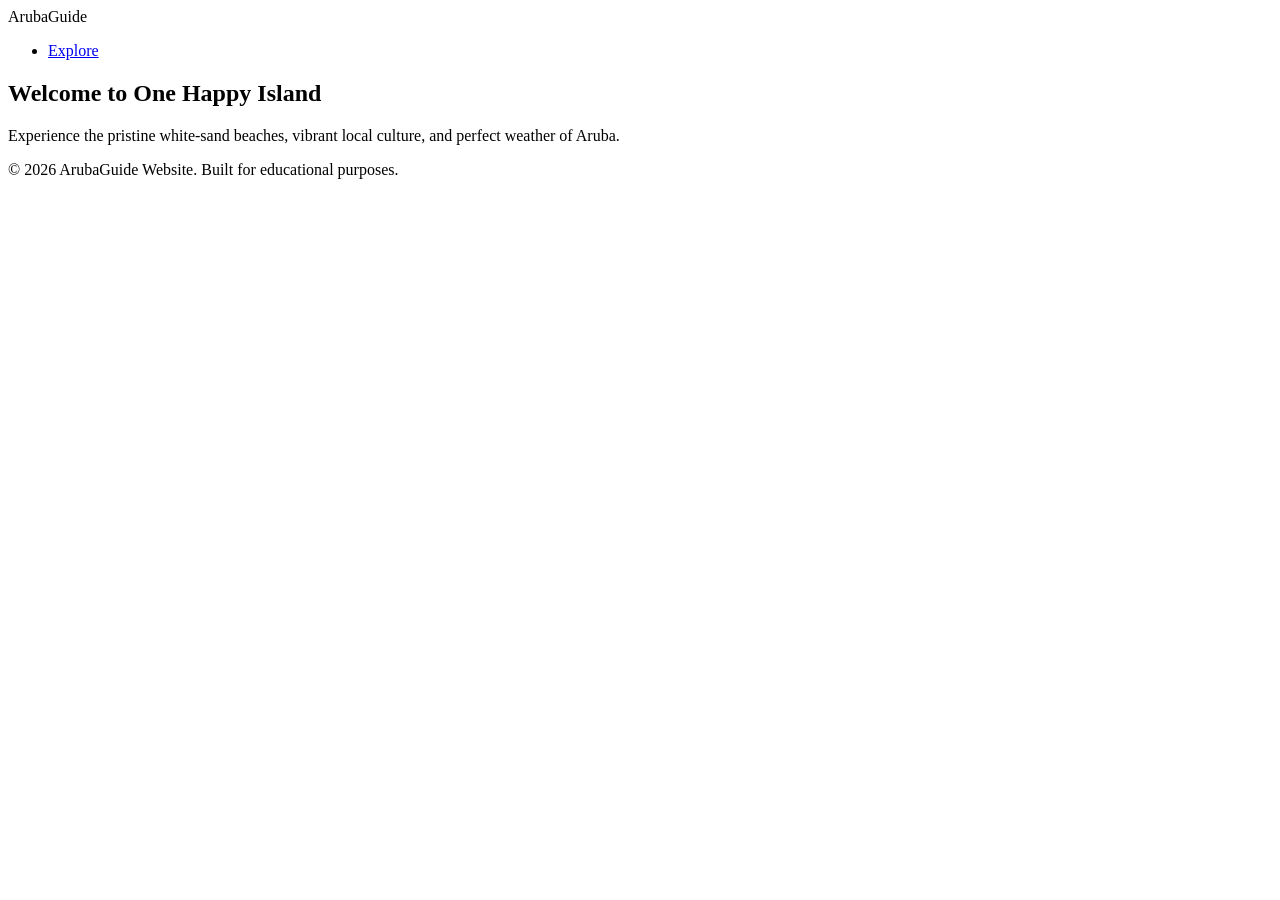
==== index.html @ aa8b89c6 "Add head, body, and footer in index" ====
<!DOCTYPE html>
<html lang="en">
<head>
    <meta charset="UTF-8">
    <meta name="viewport" content="width=device-width, initial-scale=1.0">
    <meta name="description" content="Your ultimate travel guide to Aruba, the One Happy Island. Discover beaches, parks, and culture.">
    <title>Discover Aruba | Home</title>


</head>
<body>
    <header class="site-header">
        <div class="container nav-wrapper">
            <div class="logo">ArubaGuide</div>
            <nav aria-label="Main Navigation">
                <ul class="nav-links">
                    <li><a href="index.html" aria-current="page">Explore</a></li>

                </ul>
            </nav>
        </div>
    </header>

    <main>
        <section class="hero">
            <div class="container">
                <h1>Welcome to One Happy Island</h1>
                <p>Experience the pristine white-sand beaches, vibrant local culture, and perfect weather of Aruba.</p>
            </div>
        </section>

    </main>

    <footer class="site-footer">
        <div class="container">
            <p>&copy; 2026 ArubaGuide Website. Built for educational purposes.</p>
        </div>
    </footer>
</body>
</html>
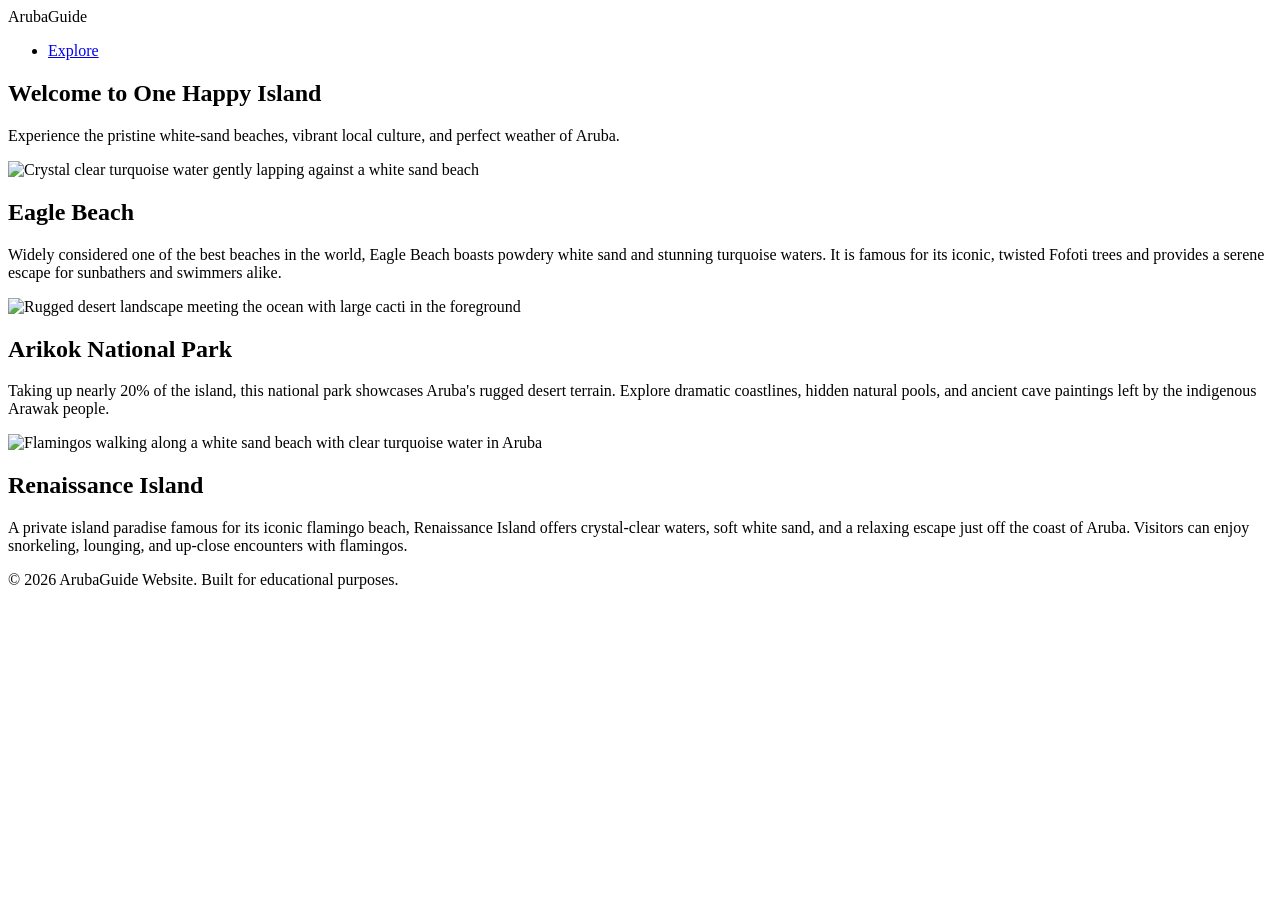
==== commit 9f74e6df: "Add section of places" ====
--- a/index.html
+++ b/index.html
@@ -15,6 +15,7 @@
             <nav aria-label="Main Navigation">
                 <ul class="nav-links">
                     <li><a href="index.html" aria-current="page">Explore</a></li>
+                    
 
                 </ul>
             </nav>
@@ -28,6 +29,31 @@
                 <p>Experience the pristine white-sand beaches, vibrant local culture, and perfect weather of Aruba.</p>
             </div>
         </section>
+        <section class="content container">
+            <article class="info-card">
+                <img src="https://images.unsplash.com/photo-1588631562914-99dc0c3cbcf9?ixlib=rb-4.0.3&auto=format&fit=crop&w=800&q=80" alt="Crystal clear turquoise water gently lapping against a white sand beach">
+                <div class="card-text">
+                    <h2>Eagle Beach</h2>
+                    <p>Widely considered one of the best beaches in the world, Eagle Beach boasts powdery white sand and stunning turquoise waters. It is famous for its iconic, twisted Fofoti trees and provides a serene escape for sunbathers and swimmers alike.</p>
+                </div>
+            </article>
+
+            <article class="info-card">
+                <img src="https://images.unsplash.com/photo-1620216506300-85b46e300977?ixlib=rb-4.0.3&auto=format&fit=crop&w=800&q=80" alt="Rugged desert landscape meeting the ocean with large cacti in the foreground">
+                <div class="card-text">
+                    <h2>Arikok National Park</h2>
+                    <p>Taking up nearly 20% of the island, this national park showcases Aruba's rugged desert terrain. Explore dramatic coastlines, hidden natural pools, and ancient cave paintings left by the indigenous Arawak people.</p>
+                </div>
+            </article>
+
+            <article class="info-card">
+                <img src="https://images.unsplash.com/photo-1602002418082-4c7f7b2c3b8f?ixlib=rb-4.0.3&auto=format&fit=crop&w=800&q=80" alt="Flamingos walking along a white sand beach with clear turquoise water in Aruba">
+                <div class="card-text">
+                    <h2>Renaissance Island</h2>
+                    <p>A private island paradise famous for its iconic flamingo beach, Renaissance Island offers crystal-clear waters, soft white sand, and a relaxing escape just off the coast of Aruba. Visitors can enjoy snorkeling, lounging, and up-close encounters with flamingos.</p>
+                </div>
+            </article>
+        </section>
 
     </main>
 
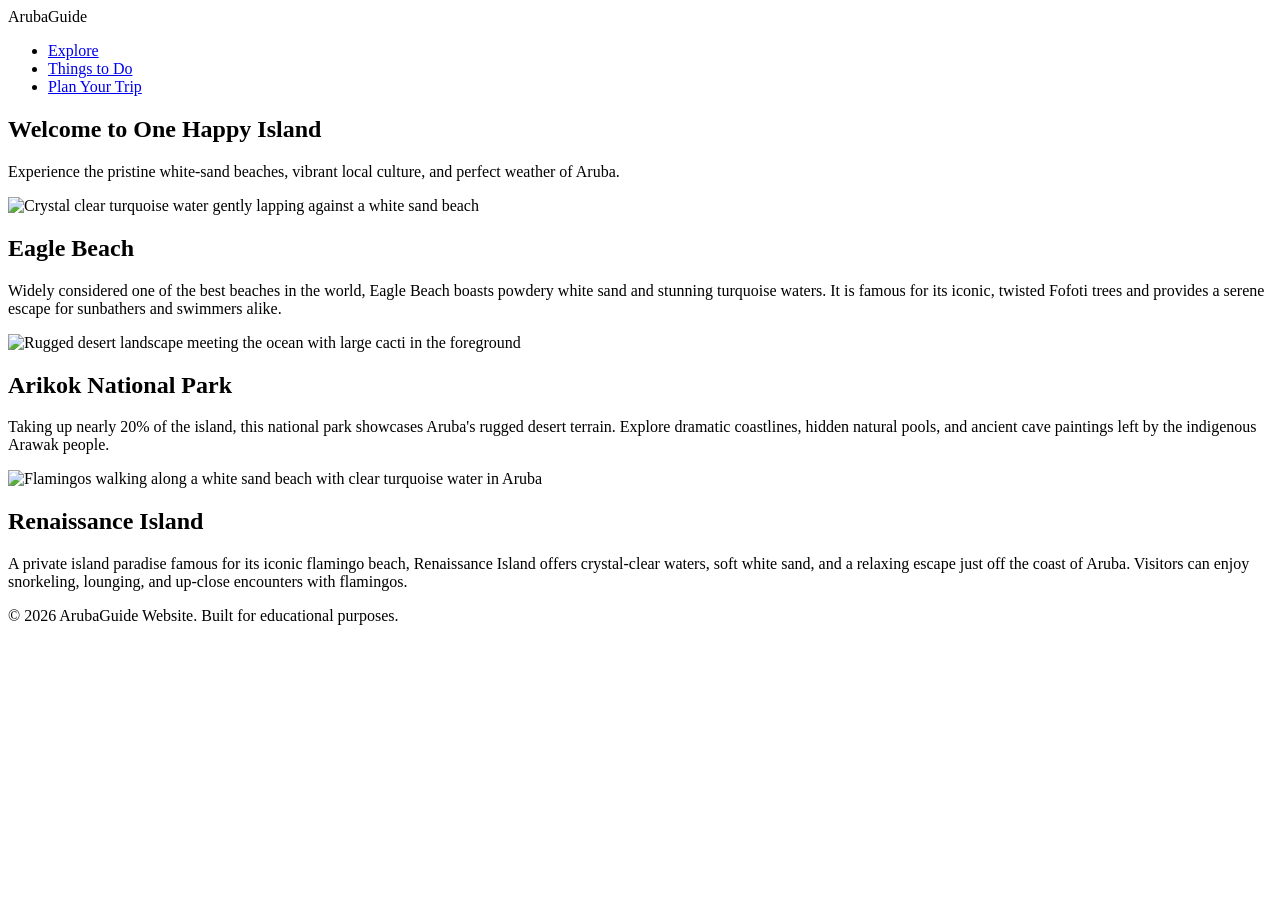
==== commit 18669b70: "Add to nav list" ====
--- a/index.html
+++ b/index.html
@@ -5,7 +5,6 @@
     <meta name="viewport" content="width=device-width, initial-scale=1.0">
     <meta name="description" content="Your ultimate travel guide to Aruba, the One Happy Island. Discover beaches, parks, and culture.">
     <title>Discover Aruba | Home</title>
-
 
 </head>
 <body>
@@ -15,8 +14,8 @@
             <nav aria-label="Main Navigation">
                 <ul class="nav-links">
                     <li><a href="index.html" aria-current="page">Explore</a></li>
-                    
-
+                    <li><a href="activities.html">Things to Do</a></li>
+                    <li><a href="contact.html">Plan Your Trip</a></li>
                 </ul>
             </nav>
         </div>
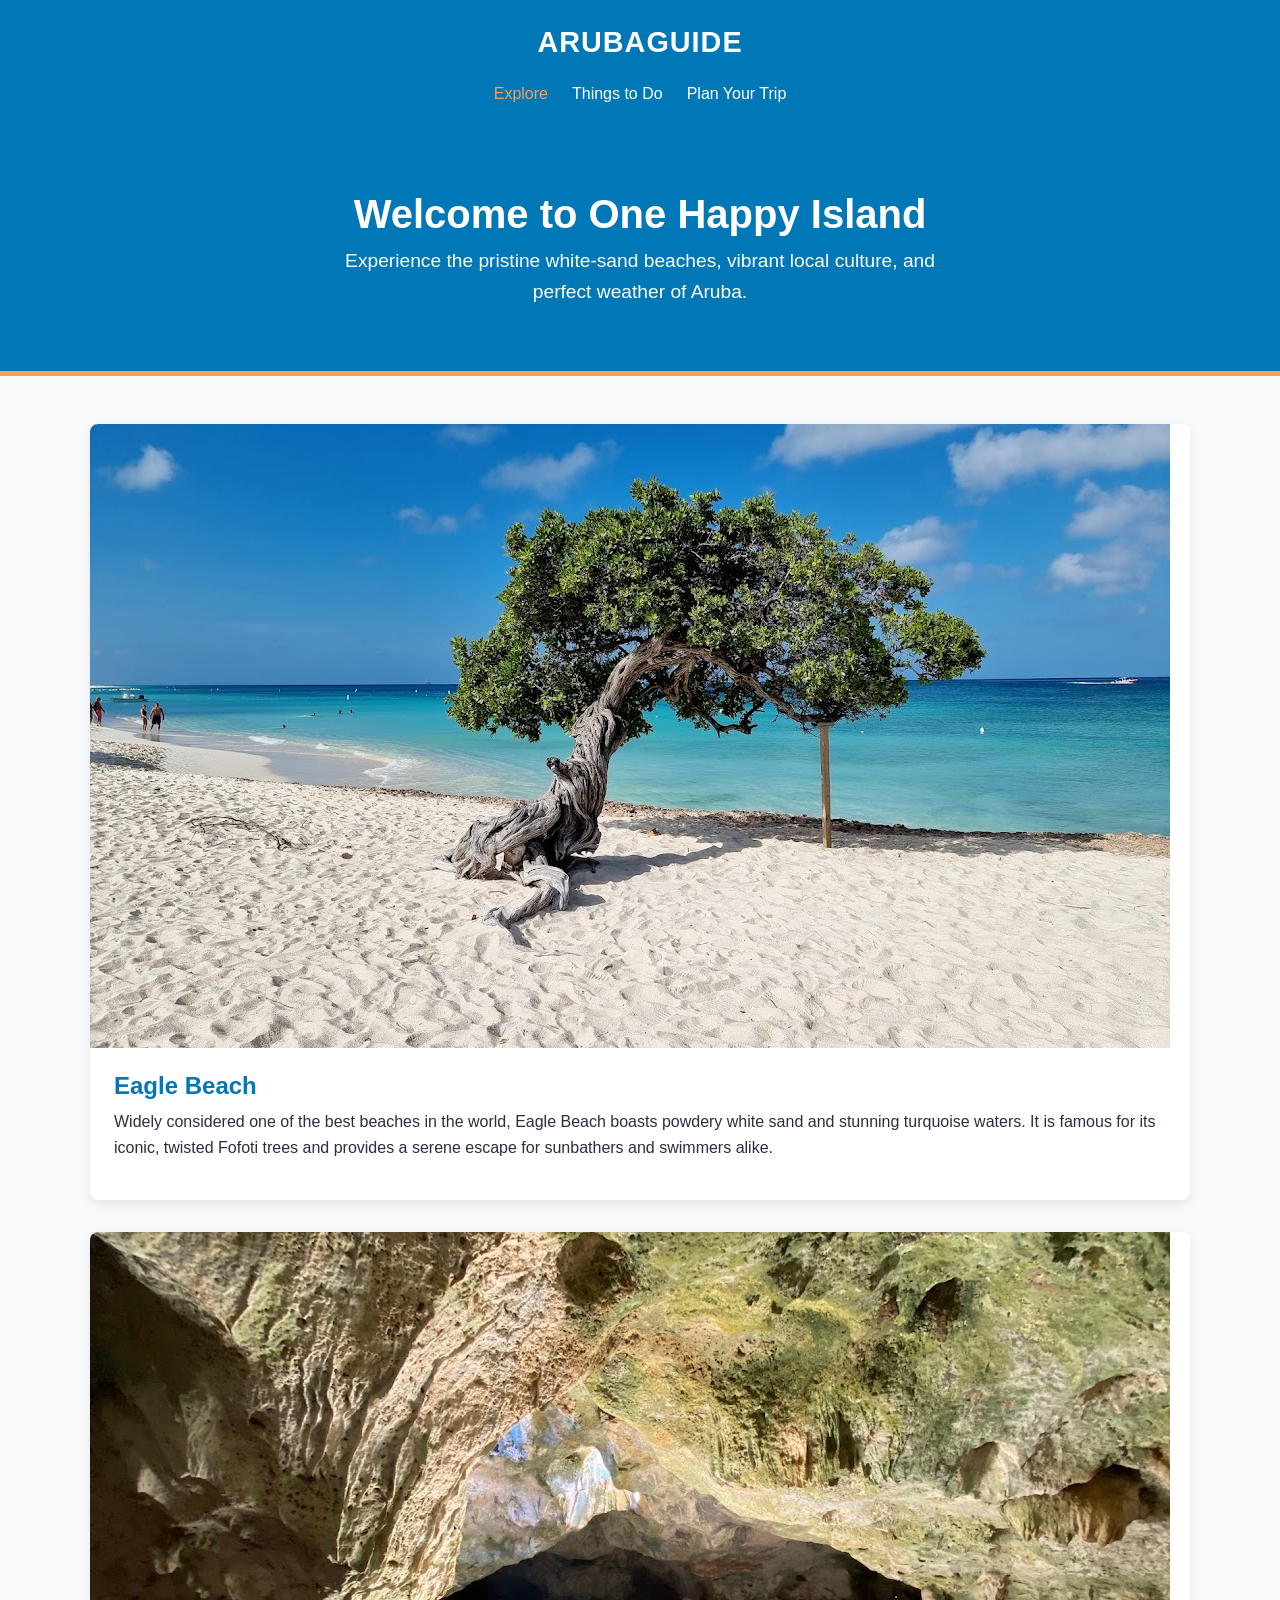
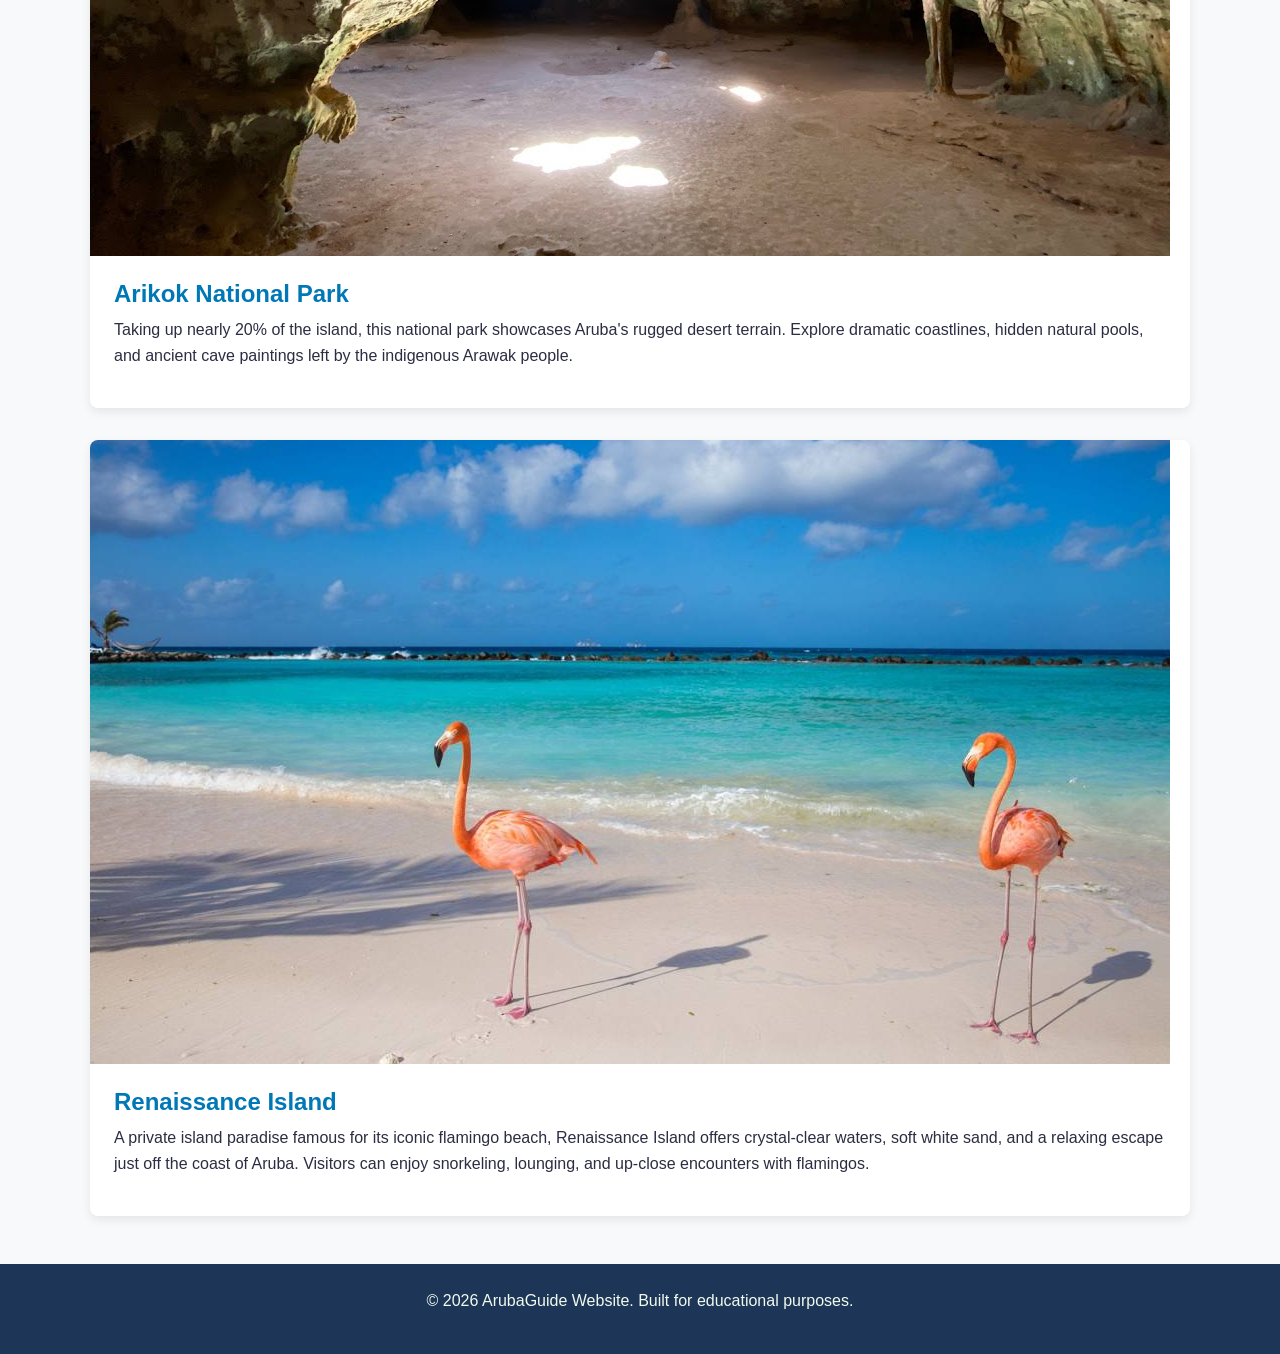
==== commit 33cd0fb3: "Add images for better style" ====
--- a/index.html
+++ b/index.html
@@ -5,7 +5,7 @@
     <meta name="viewport" content="width=device-width, initial-scale=1.0">
     <meta name="description" content="Your ultimate travel guide to Aruba, the One Happy Island. Discover beaches, parks, and culture.">
     <title>Discover Aruba | Home</title>
-
+    <link rel="stylesheet" href="css/style.css">
 </head>
 <body>
     <header class="site-header">
@@ -30,7 +30,7 @@
         </section>
         <section class="content container">
             <article class="info-card">
-                <img src="https://images.unsplash.com/photo-1588631562914-99dc0c3cbcf9?ixlib=rb-4.0.3&auto=format&fit=crop&w=800&q=80" alt="Crystal clear turquoise water gently lapping against a white sand beach">
+                <img src="images/eagle_beach.jpg" alt="Pristine white sand beach with calm turquoise ocean water under a clear sky">
                 <div class="card-text">
                     <h2>Eagle Beach</h2>
                     <p>Widely considered one of the best beaches in the world, Eagle Beach boasts powdery white sand and stunning turquoise waters. It is famous for its iconic, twisted Fofoti trees and provides a serene escape for sunbathers and swimmers alike.</p>
@@ -38,7 +38,7 @@
             </article>
 
             <article class="info-card">
-                <img src="https://images.unsplash.com/photo-1620216506300-85b46e300977?ixlib=rb-4.0.3&auto=format&fit=crop&w=800&q=80" alt="Rugged desert landscape meeting the ocean with large cacti in the foreground">
+                <img src= "images/arikok_national_park.jpg" alt="Rugged desert landscape">
                 <div class="card-text">
                     <h2>Arikok National Park</h2>
                     <p>Taking up nearly 20% of the island, this national park showcases Aruba's rugged desert terrain. Explore dramatic coastlines, hidden natural pools, and ancient cave paintings left by the indigenous Arawak people.</p>
@@ -46,7 +46,7 @@
             </article>
 
             <article class="info-card">
-                <img src="https://images.unsplash.com/photo-1602002418082-4c7f7b2c3b8f?ixlib=rb-4.0.3&auto=format&fit=crop&w=800&q=80" alt="Flamingos walking along a white sand beach with clear turquoise water in Aruba">
+                <img src="images/island.jpeg" alt="Flamingos walking along a white sand beach with clear turquoise water in Aruba">
                 <div class="card-text">
                     <h2>Renaissance Island</h2>
                     <p>A private island paradise famous for its iconic flamingo beach, Renaissance Island offers crystal-clear waters, soft white sand, and a relaxing escape just off the coast of Aruba. Visitors can enjoy snorkeling, lounging, and up-close encounters with flamingos.</p>
--- a/css/style.css
+++ b/css/style.css
@@ -0,0 +1,217 @@
+/* =========================================
+   VARIABLES & BASE RESET
+   ========================================= */
+:root {
+    --primary-color: #0077b6; /* Ocean Blue */
+    --accent-color: #f4a261;  /* Sandy Orange */
+    --text-color: #2b2d42;
+    --bg-light: #f8f9fa;
+    --white: #ffffff;
+    --font-stack: 'Helvetica Neue', Helvetica, Arial, sans-serif;
+}
+
+* {
+    box-sizing: border-box;
+    margin: 0;
+    padding: 0;
+}
+
+body {
+    font-family: var(--font-stack);
+    color: var(--text-color);
+    background-color: var(--bg-light);
+    line-height: 1.6;
+    display: flex;
+    flex-direction: column;
+    min-height: 100vh;
+}
+
+img {
+    max-width: 100%;
+    height: auto;
+    display: block;
+}
+
+.container {
+    width: 90%;
+    max-width: 1100px;
+    margin: 0 auto;
+}
+
+/* =========================================
+   TYPOGRAPHY
+   ========================================= */
+h1, h2, h3 {
+    color: var(--primary-color);
+    margin-bottom: 0.5rem;
+    line-height: 1.2;
+}
+
+p {
+    margin-bottom: 1rem;
+}
+
+/* =========================================
+   HEADER & NAVIGATION
+   ========================================= */
+.site-header {
+    background-color: var(--primary-color);
+    color: var(--white);
+    padding: 1.2rem 0;
+    box-shadow: 0 2px 4px rgba(0,0,0,0.1);
+}
+
+.nav-wrapper {
+    display: flex;
+    flex-direction: column;
+    align-items: center;
+    gap: 1rem;
+}
+
+.logo {
+    font-size: 1.8rem;
+    font-weight: bold;
+    color: var(--white);
+    margin: 0;
+    text-transform: uppercase;
+    letter-spacing: 1px;
+}
+
+.nav-links {
+    list-style: none;
+    display: flex;
+    gap: 1.5rem;
+}
+
+.nav-links a {
+    color: var(--white);
+    text-decoration: none;
+    font-weight: 500;
+    transition: color 0.3s;
+}
+
+.nav-links a:hover,
+.nav-links a[aria-current="page"] {
+    color: var(--accent-color);
+}
+
+/* =========================================
+   MAIN CONTENT & COMPONENTS
+   ========================================= */
+main {
+    flex: 1; /* Pushes footer to the bottom */
+}
+
+
+.hero {
+    background-color: var(--primary-color);
+    background-image: linear-gradient(rgba(0, 119, 182, 0.8), rgba(0, 119, 182, 0.8)), url('https://images.unsplash.com/photo-1590523277543-a94d2e4eb00b?ixlib=rb-4.0.3&auto=format&fit=crop&w=1200&q=80');
+    background-size: cover;
+    background-position: center;
+    color: var(--white);
+    text-align: center;
+    padding: 4rem 0;
+    border-bottom: 5px solid var(--accent-color);
+}
+
+.hero h1 {
+    color: var(--white);
+    font-size: 2.5rem;
+}
+
+.hero p {
+    font-size: 1.2rem;
+    max-width: 600px;
+    margin: 0 auto;
+}
+
+/* Cards Layout */
+.content {
+    padding: 3rem 0;
+    display: flex;
+    flex-direction: column;
+    gap: 2rem;
+}
+
+.info-card {
+    background: var(--white);
+    border-radius: 8px;
+    overflow: hidden;
+    box-shadow: 0 4px 10px rgba(0,0,0,0.08);
+    transition: transform 0.3s ease;
+}
+
+.info-card:hover {
+    transform: translateY(-5px);
+}
+
+.card-text {
+    padding: 1.5rem;
+}
+
+/* Forms */
+.page-content {
+    padding: 3rem 0;
+}
+
+.form-section {
+    background: var(--white);
+    padding: 2.5rem;
+    border-radius: 8px;
+    box-shadow: 0 4px 10px rgba(0,0,0,0.08);
+    max-width: 600px;
+    margin: 0 auto;
+}
+
+.form-group {
+    margin-bottom: 1.5rem;
+    display: flex;
+    flex-direction: column;
+}
+
+label {
+    font-weight: bold;
+    color: var(--primary-color);
+    margin-bottom: 0.4rem;
+}
+
+input, textarea {
+    padding: 0.8rem;
+    border: 1px solid #d1d5db;
+    border-radius: 4px;
+    font-family: inherit;
+    font-size: 1rem;
+}
+
+input:focus, textarea:focus {
+    outline: 2px solid var(--accent-color);
+    border-color: transparent;
+}
+
+.submit-btn {
+    background-color: var(--accent-color);
+    color: #fff;
+    border: none;
+    padding: 1rem 1.5rem;
+    border-radius: 4px;
+    cursor: pointer;
+    font-weight: bold;
+    font-size: 1.1rem;
+    transition: background 0.3s;
+    width: 100%;
+}
+
+.submit-btn:hover {
+    background-color: #e08b46;
+}
+
+/* =========================================
+   FOOTER
+   ========================================= */
+.site-footer {
+    background-color: #1d3557;
+    color: #f1faee;
+    text-align: center;
+    padding: 1.5rem 0;
+    margin-top: auto;
+}
